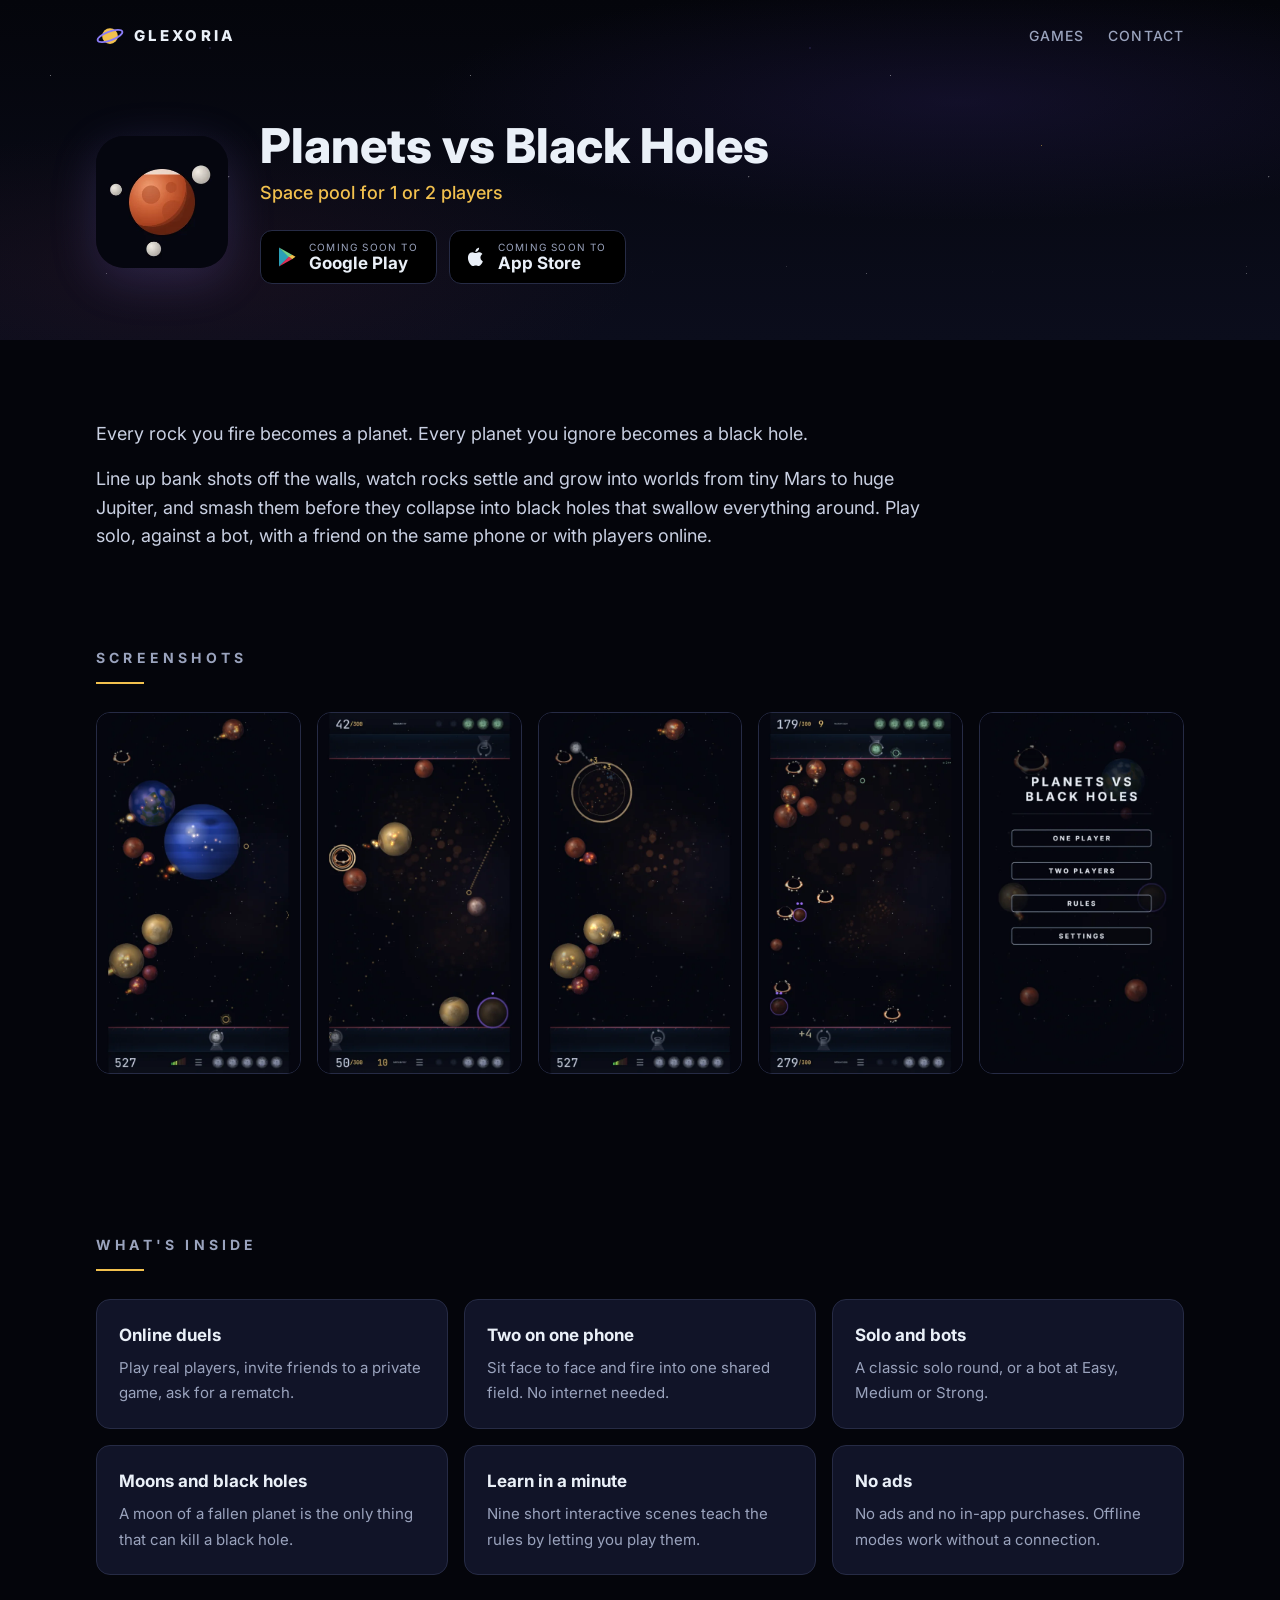
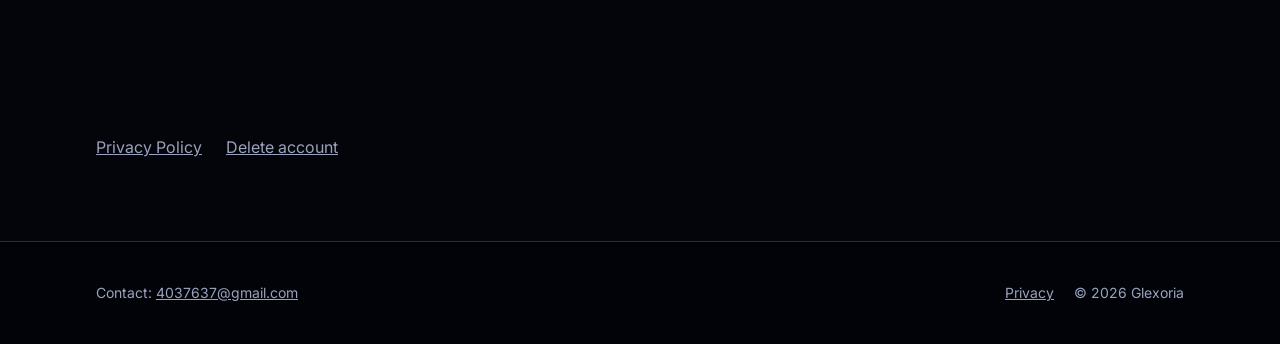
==== planets/index.html @ c16aec9b "Сайт компании из Planets 8ba0f6f4" ====
<!doctype html>
<html lang="en">
<head>
<meta charset="utf-8">
<meta name="viewport" content="width=device-width, initial-scale=1">
<title>Planets vs Black Holes</title>
<meta name="description" content="Space pool for 1 or 2 players: bank shots, growing planets and black holes. Coming soon to Google Play and App Store.">
<link rel="icon" href="../assets/icon.webp">
<link rel="preconnect" href="https://fonts.googleapis.com">
<link rel="preconnect" href="https://fonts.gstatic.com" crossorigin>
<link rel="stylesheet" href="https://fonts.googleapis.com/css2?family=Inter:wght@400;500;700;800&display=swap">
<link rel="stylesheet" href="../style.css">
</head>
<body>

<header class="top">
  <div class="wrap">
    <a class="logo" href="../index.html" aria-label="Glexoria home">
      <svg viewBox="0 0 32 32" aria-hidden="true">
        <circle cx="16" cy="16" r="9" fill="#f2c14e"/>
        <ellipse cx="16" cy="16" rx="15" ry="5" fill="none" stroke="#8b7cf6" stroke-width="2" transform="rotate(-20 16 16)"/>
      </svg>
      GLEXORIA
    </a>
    <nav class="nav">
      <a href="../index.html#games">Games</a>
      <a href="#contact">Contact</a>
    </nav>
  </div>
</header>

<main>
  <div class="game-hero">
    <div class="stars"></div>
    <div class="wrap">
      <img class="icon" src="../assets/icon.webp" alt="" width="256" height="256">
      <div>
        <h1>Planets vs Black Holes</h1>
        <p class="sub">Space pool for 1 or 2 players</p>
        <div class="stores">
          <div class="store">
            <svg viewBox="0 0 24 24" aria-hidden="true"><path d="M4 2.5v19l10-9.5z" fill="#2a9fb8"/><path d="M4 2.5l13 7.3-3 2.7z" fill="#6fd08c"/><path d="M4 21.5l13-7.3-3-2.7z" fill="#e0315a"/><path d="M17 9.8l3.5 2-3.5 2.4-3-2.7z" fill="#f2c14e"/></svg>
            <div><small>Coming soon to</small><b>Google Play</b></div>
          </div>
          <div class="store">
            <svg viewBox="0 0 24 24" aria-hidden="true"><path d="M16.4 12.6c0-2.4 2-3.5 2-3.6-1.1-1.6-2.8-1.8-3.4-1.8-1.4-.2-2.8.8-3.5.8s-1.8-.8-3-.8c-1.5 0-3 .9-3.8 2.3-1.6 2.8-.4 7 1.2 9.3.8 1.1 1.7 2.4 2.9 2.3 1.2 0 1.6-.7 3-.7s1.8.7 3 .7 2-1.1 2.8-2.3c.9-1.3 1.2-2.5 1.2-2.6 0 0-2.4-.9-2.4-3.6zM14.1 5.6c.6-.8 1.1-1.8 1-2.9-.9 0-2 .6-2.7 1.4-.6.7-1.1 1.7-1 2.8 1 .1 2.1-.5 2.7-1.3z" fill="#eaf0f8"/></svg>
            <div><small>Coming soon to</small><b>App Store</b></div>
          </div>
        </div>
      </div>
    </div>
  </div>

  <section class="about">
    <div class="wrap">
      <p>Every rock you fire becomes a planet. Every planet you ignore becomes a black hole.</p>
      <p>Line up bank shots off the walls, watch rocks settle and grow into worlds from tiny Mars to huge Jupiter, and smash them before they collapse into black holes that swallow everything around. Play solo, against a bot, with a friend on the same phone or with players online.</p>
    </div>
  </section>

  <section>
    <div class="wrap">
      <h2 class="label">Screenshots</h2>
      <div class="shots">
        <img src="../assets/shots/1-aim.webp" alt="Aiming a bank shot" width="540" height="960" loading="lazy">
        <img src="../assets/shots/2-duel.webp" alt="A duel on one phone" width="540" height="960" loading="lazy">
        <img src="../assets/shots/3-blast.webp" alt="A planet blows up" width="540" height="960" loading="lazy">
        <img src="../assets/shots/4-duel-late.webp" alt="A crowded field late in a duel" width="540" height="960" loading="lazy">
        <img src="../assets/shots/5-entry.webp" alt="Main menu" width="540" height="960" loading="lazy">
      </div>
    </div>
  </section>

  <section>
    <div class="wrap">
      <h2 class="label">What's inside</h2>
      <ul class="features">
        <li><b>Online duels</b><span>Play real players, invite friends to a private game, ask for a rematch.</span></li>
        <li><b>Two on one phone</b><span>Sit face to face and fire into one shared field. No internet needed.</span></li>
        <li><b>Solo and bots</b><span>A classic solo round, or a bot at Easy, Medium or Strong.</span></li>
        <li><b>Moons and black holes</b><span>A moon of a fallen planet is the only thing that can kill a black hole.</span></li>
        <li><b>Learn in a minute</b><span>Nine short interactive scenes teach the rules by letting you play them.</span></li>
        <li><b>No ads</b><span>No ads and no in-app purchases. Offline modes work without a connection.</span></li>
      </ul>
    </div>
  </section>

  <section>
    <div class="wrap legal">
      <a href="https://glexoria.com/planets/privacy">Privacy Policy</a>
      <a href="https://glexoria.com/planets/delete-account">Delete account</a>
    </div>
  </section>
</main>

<footer class="foot" id="contact">
  <div class="wrap">
    <div>Contact: <a href="mailto:4037637@gmail.com">4037637@gmail.com</a></div>
    <div class="links">
      <a href="https://glexoria.com/planets/privacy">Privacy</a>
      <span>© 2026 Glexoria</span>
    </div>
  </div>
</footer>

<script>
  // Мышь не листает ряд сама, как палец: тянем его рукой, прилипание — после отпускания.
  const shots = document.querySelector('.shots');
  let drag = null;
  shots.addEventListener('dragstart', (e) => e.preventDefault());
  shots.addEventListener('pointerdown', (e) => {
    if (e.pointerType !== 'mouse' || shots.scrollWidth <= shots.clientWidth) return;
    drag = { x: e.clientX, left: shots.scrollLeft };
    shots.style.scrollSnapType = 'none';
    shots.style.cursor = 'grabbing';
    shots.setPointerCapture(e.pointerId);
  });
  shots.addEventListener('pointermove', (e) => {
    if (drag) shots.scrollLeft = drag.left - (e.clientX - drag.x);
  });
  const stop = () => {
    if (!drag) return;
    drag = null;
    shots.style.scrollSnapType = '';
    shots.style.cursor = '';
  };
  shots.addEventListener('pointerup', stop);
  shots.addEventListener('pointercancel', stop);
</script>
</body>
</html>
---- style.css ----
:root {
  --bg: #04050b;
  --bg-2: #0b0d1c;
  --panel: #111428;
  --line: #262b45;
  --text: #eaf0f8;
  --muted: #9aa3bd;
  --accent: #f2c14e;
  --violet: #8b7cf6;
  --gutter: 16px;
  --wide: 1120px;
}

* {
  box-sizing: border-box;
}

html {
  scroll-behavior: smooth;
}

body {
  margin: 0;
  background: var(--bg);
  color: var(--text);
  font:
    16px / 1.6 "Inter",
    system-ui,
    sans-serif;
  -webkit-font-smoothing: antialiased;
  overflow-x: hidden;
}

a {
  color: inherit;
}

img {
  display: block;
  max-width: 100%;
  height: auto;
}

.wrap {
  width: 100%;
  max-width: var(--wide);
  margin: 0 auto;
  padding: 0 var(--gutter);
}

/* Звёзды: три слоя точек градиентами, без картинок. */
.stars {
  position: absolute;
  inset: 0;
  pointer-events: none;
  background:
    radial-gradient(1px 1px at 12% 18%, #fff8, transparent 60%),
    radial-gradient(1px 1px at 28% 72%, #fff6, transparent 60%),
    radial-gradient(1.5px 1.5px at 44% 34%, #fffa, transparent 60%),
    radial-gradient(1px 1px at 63% 12%, #fff7, transparent 60%),
    radial-gradient(1px 1px at 71% 58%, #fff5, transparent 60%),
    radial-gradient(1.5px 1.5px at 86% 26%, #f2c14e99, transparent 60%),
    radial-gradient(1px 1px at 92% 80%, #fff6, transparent 60%),
    radial-gradient(1px 1px at 8% 90%, #fff5, transparent 60%),
    radial-gradient(1px 1px at 52% 88%, #fff4, transparent 60%),
    radial-gradient(1.5px 1.5px at 35% 8%, #8b7cf699, transparent 60%),
    radial-gradient(60% 50% at 75% 30%, #2a1f5a55, transparent 70%),
    radial-gradient(50% 60% at 15% 80%, #3a1a2a44, transparent 70%);
  background-size:
    420px 420px,
    380px 380px,
    520px 520px,
    300px 300px,
    460px 460px,
    560px 560px,
    340px 340px,
    400px 400px,
    480px 480px,
    600px 600px,
    100% 100%,
    100% 100%;
  background-repeat:
    repeat, repeat, repeat, repeat, repeat, repeat, repeat, repeat, repeat, repeat, no-repeat,
    no-repeat;
}

/* Шапка */
.top {
  position: absolute;
  top: 0;
  left: 0;
  right: 0;
  z-index: 5;
}

.top .wrap {
  display: flex;
  align-items: center;
  justify-content: space-between;
  height: 72px;
}

.logo {
  display: flex;
  align-items: center;
  gap: 10px;
  text-decoration: none;
  font-weight: 800;
  letter-spacing: 0.22em;
  font-size: 15px;
}

.logo svg {
  width: 28px;
  height: 28px;
}

.nav {
  display: flex;
  gap: 24px;
}

.nav a {
  text-decoration: none;
  color: var(--muted);
  font-size: 14px;
  font-weight: 500;
  letter-spacing: 0.08em;
  text-transform: uppercase;
}

.nav a:hover {
  color: var(--text);
}

/* Hero главной */
.hero {
  position: relative;
  min-height: 92vh;
  display: flex;
  align-items: center;
  padding: 96px 0 64px;
  background: linear-gradient(180deg, var(--bg) 0%, var(--bg-2) 100%);
  overflow: hidden;
}

.hero .wrap {
  position: relative;
  display: grid;
  grid-template-columns: 1.1fr 0.9fr;
  align-items: center;
  gap: 32px;
}

.hero h1 {
  margin: 0 0 20px;
  font-size: clamp(32px, 5vw, 56px);
  line-height: 1.1;
  font-weight: 800;
  letter-spacing: -0.01em;
}

.hero h1 em {
  font-style: normal;
  color: var(--accent);
}

.hero p {
  margin: 0 0 32px;
  max-width: 34em;
  color: var(--muted);
  font-size: 18px;
}

.globe-home {
  justify-self: center;
  width: min(340px, 70vw);
  aspect-ratio: 1;
}

.hint {
  margin-top: 8px;
  text-align: center;
  color: var(--muted);
  font-size: 13px;
  letter-spacing: 0.08em;
  opacity: 0.7;
}

.button {
  display: inline-block;
  padding: 14px 28px;
  border: 1px solid #c8cfe0aa;
  border-radius: 10px;
  text-decoration: none;
  font-weight: 700;
  font-size: 14px;
  letter-spacing: 0.18em;
  text-transform: uppercase;
  transition:
    background 0.2s,
    border-color 0.2s;
}

.button:hover {
  background: #ffffff12;
  border-color: var(--text);
}

.button.solid {
  background: var(--accent);
  border-color: var(--accent);
  color: #141006;
}

.button.solid:hover {
  background: #ffd36b;
}

/* Секции */
section {
  padding: 80px 0;
}

.label {
  margin: 0 0 28px;
  font-size: 14px;
  font-weight: 700;
  letter-spacing: 0.3em;
  text-transform: uppercase;
  color: var(--muted);
}

.label::after {
  content: "";
  display: block;
  width: 48px;
  height: 2px;
  margin-top: 12px;
  background: var(--accent);
}

/* Карточка игры */
.game-card {
  display: grid;
  grid-template-columns: 1.3fr 1fr;
  overflow: hidden;
  border: 1px solid var(--line);
  border-radius: 18px;
  background: var(--panel);
  text-decoration: none;
  transition:
    border-color 0.2s,
    transform 0.2s;
}

.game-card:hover {
  border-color: #4a5280;
  transform: translateY(-2px);
}

.game-card img {
  width: 100%;
  height: 100%;
  object-fit: cover;
}

.game-card .body {
  display: flex;
  flex-direction: column;
  justify-content: center;
  gap: 14px;
  padding: 32px;
}

.game-card h3 {
  margin: 0;
  font-size: 28px;
  line-height: 1.15;
}

.game-card .sub {
  margin: 0;
  color: var(--accent);
  font-weight: 500;
}

.game-card .soon {
  margin: 0;
  color: var(--muted);
  font-size: 14px;
}

.game-card .button {
  align-self: flex-start;
  margin-top: 8px;
}

/* Страница игры */
.game-hero {
  position: relative;
  padding: 120px 0 56px;
  background: linear-gradient(180deg, var(--bg) 0%, var(--bg-2) 100%);
  overflow: hidden;
}

.game-hero .wrap {
  position: relative;
  display: flex;
  align-items: center;
  gap: 32px;
}

.game-hero .icon {
  width: 132px;
  height: 132px;
  flex: none;
  border-radius: 28px;
  box-shadow: 0 12px 48px #8b7cf633;
}

.game-hero h1 {
  margin: 0 0 6px;
  font-size: clamp(30px, 5vw, 48px);
  line-height: 1.1;
  font-weight: 800;
}

.game-hero .sub {
  margin: 0 0 22px;
  color: var(--accent);
  font-size: 18px;
  font-weight: 500;
}

.stores {
  display: flex;
  flex-wrap: wrap;
  gap: 12px;
}

.store {
  display: flex;
  align-items: center;
  gap: 10px;
  padding: 10px 18px 10px 14px;
  border: 1px solid var(--line);
  border-radius: 12px;
  background: #000;
  cursor: default;
}

.store svg {
  width: 24px;
  height: 24px;
  flex: none;
}

.store small {
  display: block;
  font-size: 10px;
  letter-spacing: 0.12em;
  text-transform: uppercase;
  color: var(--muted);
  line-height: 1.2;
}

.store b {
  display: block;
  font-size: 17px;
  line-height: 1.2;
}

section.about {
  padding-bottom: 0;
}

.about p {
  max-width: 46em;
  margin: 0 0 16px;
  font-size: 18px;
  color: #c9d0e2;
}

.shots {
  display: grid;
  grid-template-columns: repeat(5, 1fr);
  gap: 16px;
}

.shots img {
  width: 100%;
  height: auto;
  border: 1px solid var(--line);
  border-radius: 14px;
  background: #000;
}

.features {
  display: grid;
  grid-template-columns: repeat(3, 1fr);
  gap: 16px;
  margin: 0;
  padding: 0;
  list-style: none;
}

.features li {
  padding: 22px;
  border: 1px solid var(--line);
  border-radius: 14px;
  background: var(--panel);
}

.features b {
  display: block;
  margin-bottom: 6px;
  font-size: 17px;
}

.features span {
  color: var(--muted);
  font-size: 15px;
}

.legal {
  display: flex;
  flex-wrap: wrap;
  gap: 24px;
}

.legal a {
  color: var(--muted);
}

.legal a:hover {
  color: var(--text);
}

/* Подвал */
.foot {
  padding: 40px 0;
  border-top: 1px solid var(--line);
  background: #020308;
  color: var(--muted);
  font-size: 14px;
}

.foot .wrap {
  display: flex;
  flex-wrap: wrap;
  align-items: center;
  justify-content: space-between;
  gap: 16px;
}

.foot a {
  color: var(--muted);
}

.foot a:hover {
  color: var(--text);
}

.foot .links {
  display: flex;
  flex-wrap: wrap;
  gap: 20px;
}

/* Шар поверх всей страницы: ловит палец только в своём круге (`.globe-hit`). */
.globe-canvas {
  position: fixed;
  inset: 0;
  width: 100vw;
  height: 100vh;
  z-index: 20;
  pointer-events: none;
}

.globe-hit {
  position: fixed;
  z-index: 21;
  border-radius: 50%;
  touch-action: none;
  cursor: grab;
}

.globe-hit:active {
  cursor: grabbing;
}

@media (max-width: 860px) {
  .hero {
    min-height: 0;
    padding-top: 88px;
  }
  .hero .wrap {
    grid-template-columns: 1fr;
    text-align: center;
  }
  .hero .globe-cell {
    order: -1;
  }
  .hero p {
    margin-left: auto;
    margin-right: auto;
  }
  .globe-home {
    width: min(240px, 62vw);
  }
  .game-card {
    grid-template-columns: 1fr;
  }
  .game-card .body {
    padding: 24px;
  }
  .features {
    grid-template-columns: 1fr;
  }
  .game-hero {
    padding-top: 96px;
  }
  .game-hero .wrap {
    flex-direction: column;
    align-items: flex-start;
    gap: 20px;
  }
  .game-hero .icon {
    width: 96px;
    height: 96px;
    border-radius: 22px;
  }
  .shots {
    display: flex;
    overflow-x: auto;
    gap: 12px;
    scroll-snap-type: x mandatory;
    scrollbar-width: none;
    cursor: grab;
  }
  .shots::-webkit-scrollbar {
    display: none;
  }
  .shots img {
    flex: none;
    width: 62vw;
    max-width: 260px;
    scroll-snap-align: start;
  }
  section {
    padding: 56px 0;
  }
  .nav {
    gap: 16px;
  }
}
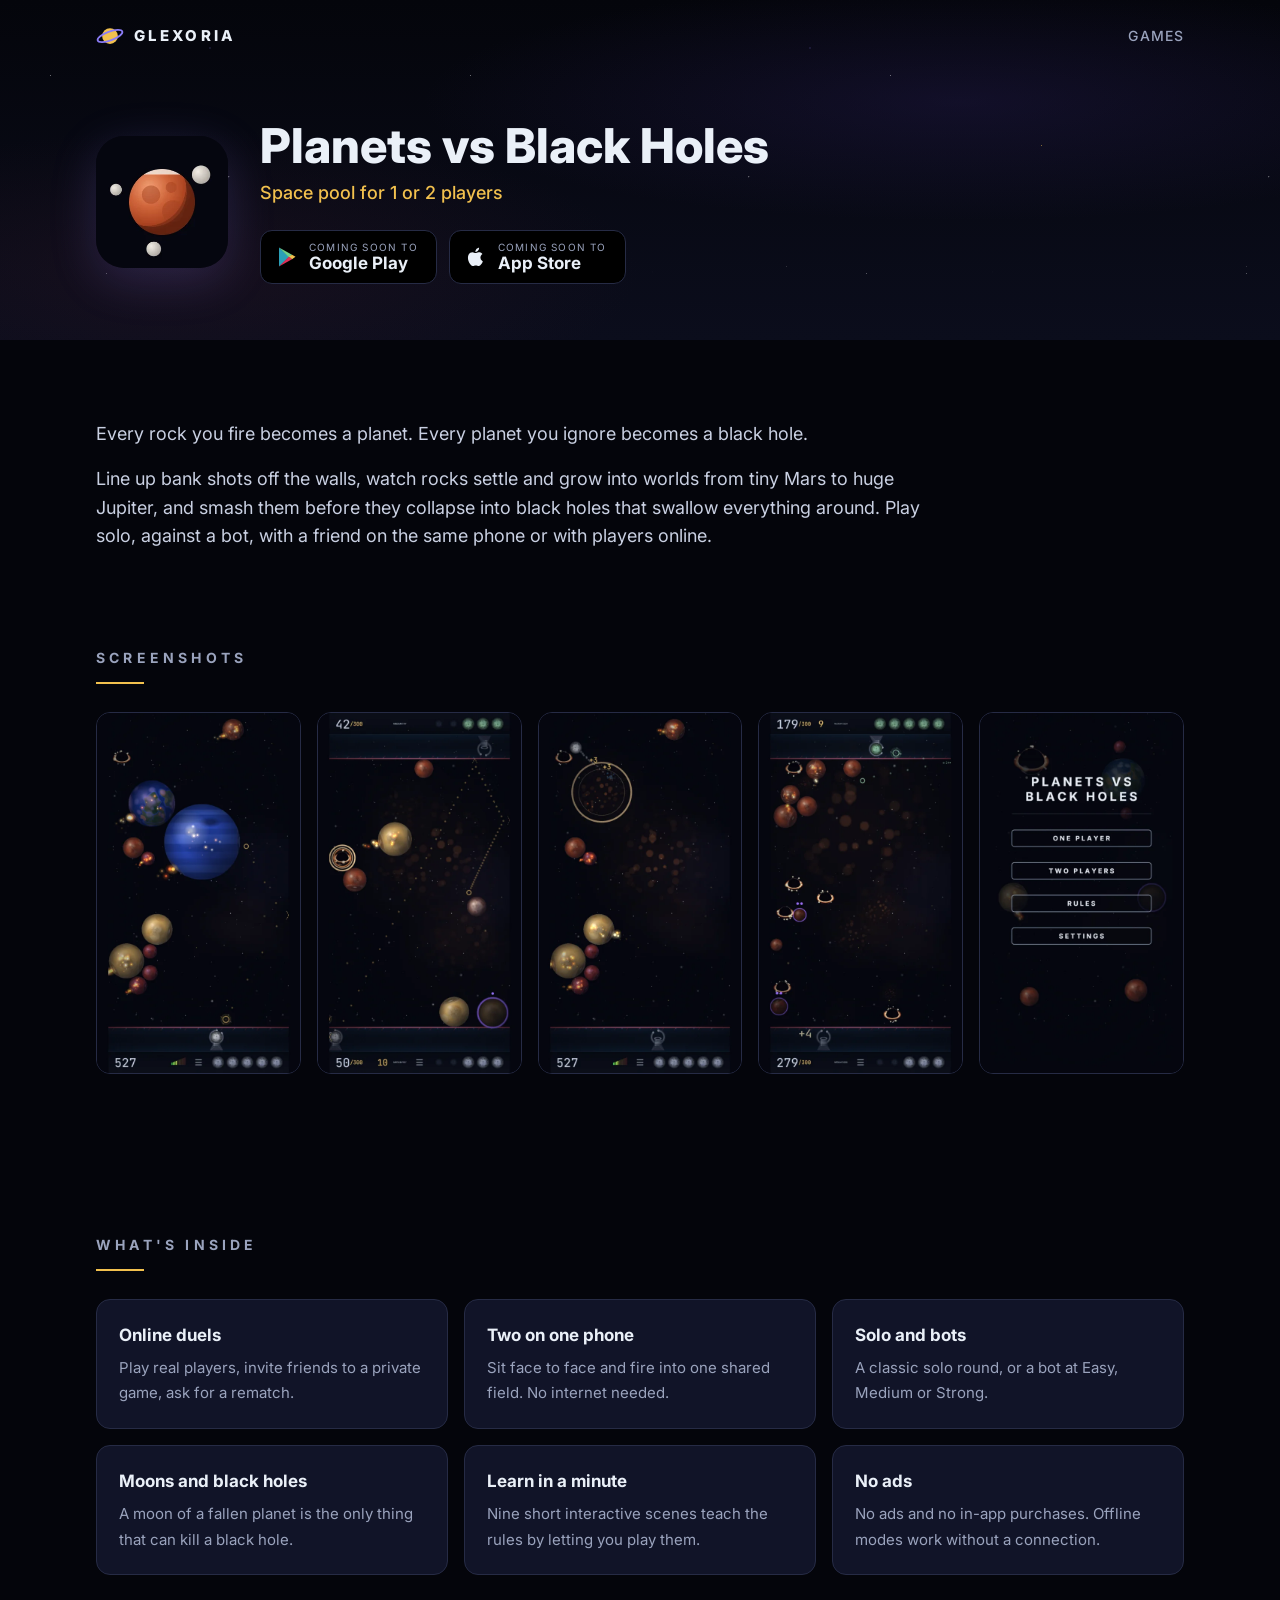
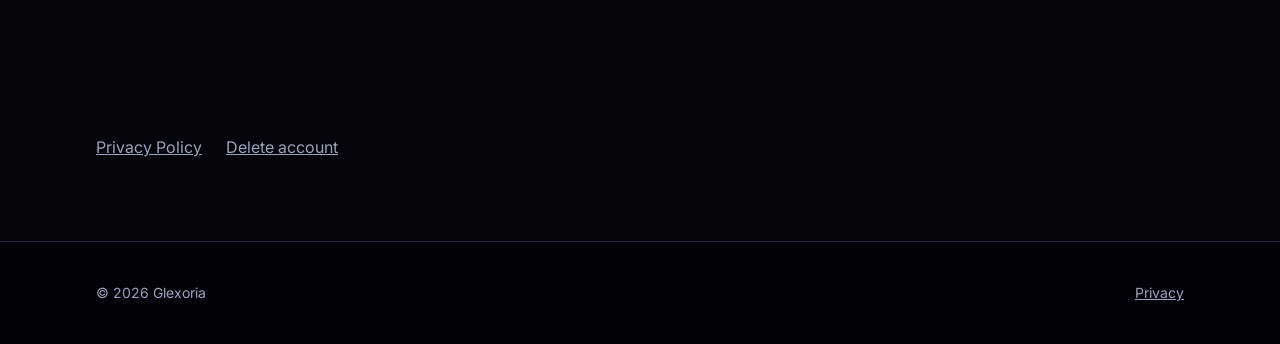
==== commit f21d680d: "Сайт компании из Planets 8481a886" ====
--- a/planets/index.html
+++ b/planets/index.html
@@ -24,7 +24,6 @@
     </a>
     <nav class="nav">
       <a href="../index.html#games">Games</a>
-      <a href="#contact">Contact</a>
     </nav>
   </div>
 </header>
@@ -93,39 +92,15 @@
   </section>
 </main>
 
-<footer class="foot" id="contact">
+<footer class="foot">
   <div class="wrap">
-    <div>Contact: <a href="mailto:4037637@gmail.com">4037637@gmail.com</a></div>
+    <span>© 2026 Glexoria</span>
     <div class="links">
       <a href="https://glexoria.com/planets/privacy">Privacy</a>
-      <span>© 2026 Glexoria</span>
     </div>
   </div>
 </footer>
 
-<script>
-  // Мышь не листает ряд сама, как палец: тянем его рукой, прилипание — после отпускания.
-  const shots = document.querySelector('.shots');
-  let drag = null;
-  shots.addEventListener('dragstart', (e) => e.preventDefault());
-  shots.addEventListener('pointerdown', (e) => {
-    if (e.pointerType !== 'mouse' || shots.scrollWidth <= shots.clientWidth) return;
-    drag = { x: e.clientX, left: shots.scrollLeft };
-    shots.style.scrollSnapType = 'none';
-    shots.style.cursor = 'grabbing';
-    shots.setPointerCapture(e.pointerId);
-  });
-  shots.addEventListener('pointermove', (e) => {
-    if (drag) shots.scrollLeft = drag.left - (e.clientX - drag.x);
-  });
-  const stop = () => {
-    if (!drag) return;
-    drag = null;
-    shots.style.scrollSnapType = '';
-    shots.style.cursor = '';
-  };
-  shots.addEventListener('pointerup', stop);
-  shots.addEventListener('pointercancel', stop);
-</script>
+<script src="../shots.js"></script>
 </body>
 </html>
--- a/style.css
+++ b/style.css
@@ -173,7 +173,7 @@
 }
 
 .globe-home {
-  justify-self: center;
+  margin: 0 auto;
   width: min(340px, 70vw);
   aspect-ratio: 1;
 }
@@ -471,9 +471,8 @@
 /* Шар поверх всей страницы: ловит палец только в своём круге (`.globe-hit`). */
 .globe-canvas {
   position: fixed;
-  inset: 0;
-  width: 100vw;
-  height: 100vh;
+  top: 0;
+  left: 0;
   z-index: 20;
   pointer-events: none;
 }
